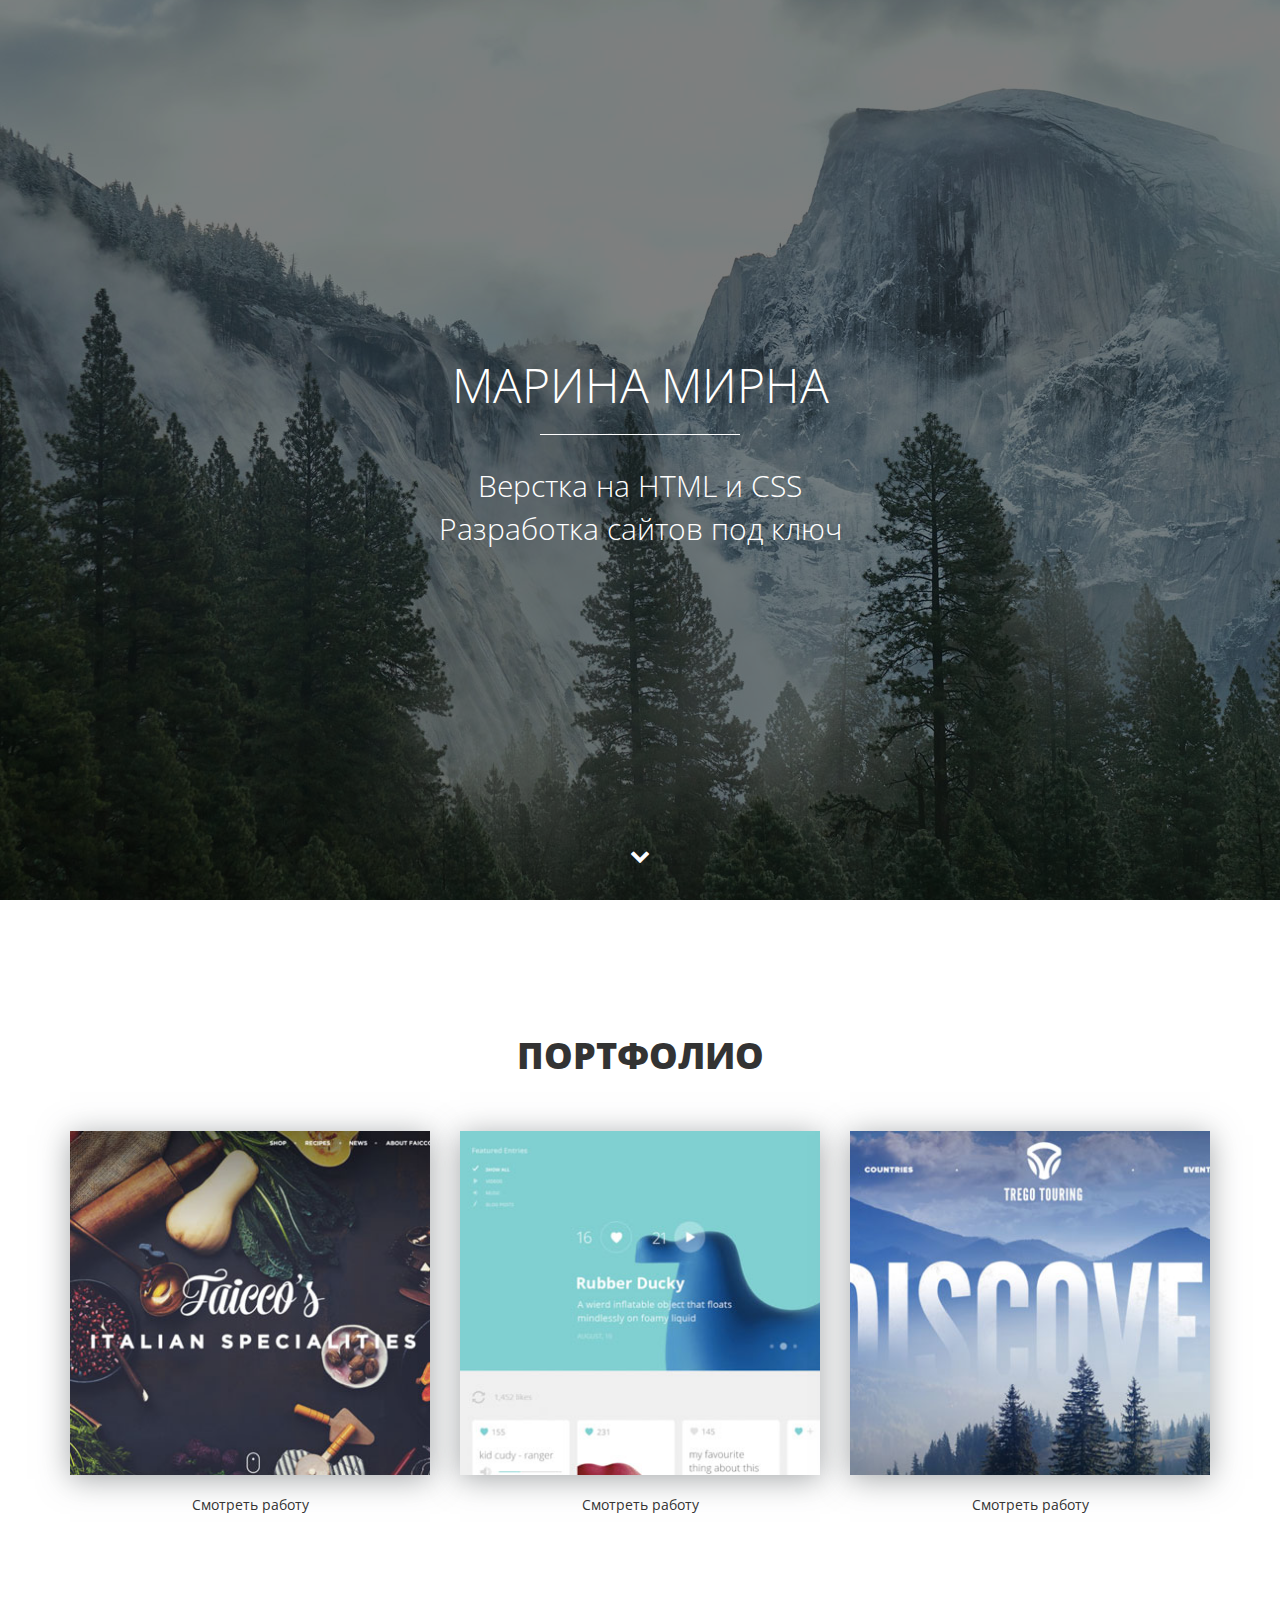
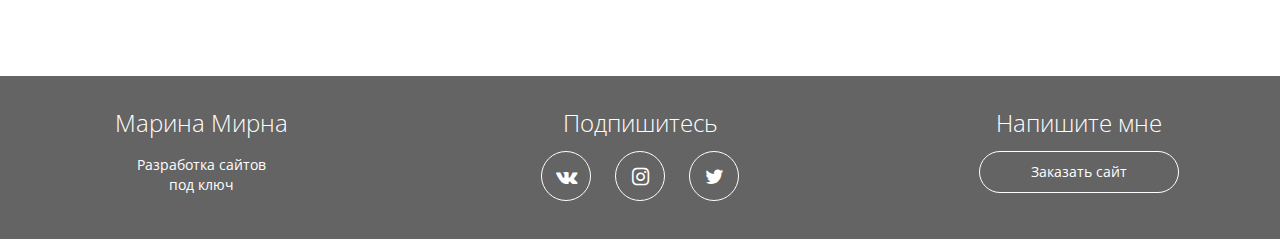
==== index.html @ 79afd137 "Загрузка сайта" ====
<!DOCTYPE html>
<html lang="ru">
  <head>
    <meta charset="utf-8">
    <meta http-equiv="X-UA-Compatible" content="IE=edge">
    <meta name="viewport" content="width=device-width, initial-scale=1">
		<!-- метатеги для соцсетей -->
    <meta property="og:url" content="">
    <meta property="og:type" content="website">
    <meta property="og:title" content="Артем Исламов - верстка сайтов на HTML и CSS">
    <meta property="og:image" content="">
    <meta property="og:description" content="Закажите разработку сайта без посредников от 5 990 рублей">
    <meta property="og:site_name" content="Портфолио верстальщика">
    <meta property="article:author" content="Артем Исламов">
		<!-- заголовок сайта -->
    <title>Марина Мирна - Портфолио</title>
		<link href="https://fonts.googleapis.com/css?family=Open+Sans:400,700&amp;subset=cyrillic" rel="stylesheet">
    <link href="css/bootstrap.min.css" rel="stylesheet">
    <link href="css/style.css" rel="stylesheet">
		<link rel="stylesheet" href="css/fontello.css">
		<link rel="stylesheet" href="css/fontello-embedded.css">
		<!-- фавиконка -->
    <link rel="shortcut icon" type="image/x-icon" href="favicon.ico">
    <!--[if lt IE 9]>
      <script src="https://oss.maxcdn.com/html5shiv/3.7.3/html5shiv.min.js"></script>
      <script src="https://oss.maxcdn.com/respond/1.4.2/respond.min.js"></script>
    <![endif]-->
  </head>
  <body>
	<div class="main">
		<div class="main-overlay"></div>
		<div class="main-wrapper">
			<div class="main-header">
				<h1>Марина Мирна</h1>
				<div class="main-line"></div>
				<p>Верстка на HTML и CSS <br> Разработка сайтов под ключ</p>
			</div>
		</div>
		<a href="" class="main-down"> <i class="icon-down"></i></a>
	</div>

	<!-- /секция с портфолио/ -->

	<div class="portfolio">
		<div class="container">
			<h2 class="section-header">Портфолио</h2>
			<div class="row">
				<div class="col-md-4">
					<div class="portfolio-block">
						<img src="img/portfolio/1.jpg" alt="Работа № 1">
						<a data-toggle="modal" data-work = 'work-1' href="#work">Смотреть работу</a>
					</div>
				</div>
				<div class="col-md-4">
					<div class="portfolio-block">
						<img src="img/portfolio/2.jpg" alt="Работа № 2">
						<a data-toggle="modal" data-work = 'work-2' href="#work">Смотреть работу</a>
					</div>
				</div>
				<div class="col-md-4">
					<div class="portfolio-block">
						<img src="img/portfolio/3.jpg" alt="Работа № 3">
						<a data-toggle="modal" data-work = 'work-3' href="#work">Смотреть работу</a>
					</div>
				</div>

			</div>
		</div>
	</div>

	<!-- /секция подвал/ -->

	<div class="footer">
		<div class="container">
			<div class="row">
				<div class="col-md-3">
					<strong>Марина Мирна</strong>
					<p>Разработка сайтов <br> под ключ</p>
				</div>
				<div class="col-md-6">
					<strong>Подпишитесь</strong>
					<div class="social-links">
						<a href="#"><i class="icon-vkontakte"></i></a>
						<a href="#"><i class="icon-instagram"></i></a>
						<a href="#"><i class="icon-twitter"></i></a>
					</div>
				</div>
				<div class="col-md-3"><strong>Напишите мне</strong>
					<a href="https://vk.com/lady.rainbow" class="offer-btn">Заказать сайт</a>
				</div>
			</div>
		</div>
	</div>


	<!-- Modal -->
	<div class="modal fade" id="work" role="dialog">
	  <div class="modal-dialog" role="document">
	    <div class="modal-content">
	      <div class="modal-header">
	        <button type="button" class="close" data-dismiss="modal" aria-label="Close"><span aria-hidden="true">&times;</span></button>
	        <h4 class="modal-title">Описание работы</h4>
	      </div>
	      <div class="modal-body">
					<!-- <div class="row">
						<div class="col-lg-5">
							<img src="img/portfolio/1.jpg" alt="Первая работа">
						</div>
						<div class="col-lg-7">
							<h4>Сайт для ресторана</h4>
							<p>Описание сайта</p>
							<a href="https://vk.com/lady.rainbow" class="modal-btn">Заказать такой сайт</a>
						</div>
					</div> -->
	      </div>
	    </div>
	  </div>
	</div>

	<!-- <div class="modal fade" id="work-2" role="dialog">
		<div class="modal-dialog" role="document">
			<div class="modal-content">
				<div class="modal-header">
					<button type="button" class="close" data-dismiss="modal" aria-label="Close"><span aria-hidden="true">&times;</span></button>
					<h4 class="modal-title">Работа №2</h4>
				</div>
				<div class="modal-body">
					<div class="row">
						<div class="col-lg-5">
							<img src="img/portfolio/2.jpg" alt="Вторая работа">
						</div>
						<div class="col-lg-7">
							<h4>Сайт для еще чего-то</h4>
							<p>Описание сайта</p>
							<a href="https://vk.com/lady.rainbow" class="modal-btn">Заказать такой сайт</a>
						</div>
					</div>
				</div>
			</div>
		</div>
	</div>

	<div class="modal fade" id="work-3" role="dialog">
		<div class="modal-dialog" role="document">
			<div class="modal-content">
				<div class="modal-header">
					<button type="button" class="close" data-dismiss="modal" aria-label="Close"><span aria-hidden="true">&times;</span></button>
					<h4 class="modal-title">Работа №3</h4>
				</div>
				<div class="modal-body">
					<div class="row">
						<div class="col-lg-5">
							<img src="img/portfolio/3.jpg" alt="Третья работа">
						</div>
						<div class="col-lg-7">
							<h4>Сайт для хухры-мухры</h4>
							<p>Описание сайта</p>
							<a href="https://vk.com/lady.rainbow" class="modal-btn">Заказать такой сайт</a>
						</div>
					</div>
				</div>
			</div>
		</div>
	</div> -->
    <!-- jQuery (necessary for Bootstrap's JavaScript plugins) -->
    <script src="https://ajax.googleapis.com/ajax/libs/jquery/1.12.4/jquery.min.js"></script>
		<script src="js/bootstrap.min.js"></script>
		<script>
			$(function () {
				var link = $('a[data-toggle="modal"]');
				link.on('click', function (event) {
					var work = $(this).attr('data-work');
					var modal = $('.modal');
					modal.find('.modal-body').load(work+'.html');
				});
			});
		</script>
  </body>
</html>
---- css/style.css ----
body {
	font-family: 'Open Sans', sans-serif;
}
html {
	font-size: 10px;
}
a:active, a:visited, a:focus {
	outline: none;
	text-decoration: none;
}
.main {
	position: relative;
	text-align: center;
	color: #fff;
	height: 100vh;
	display: table;
	width: 100%;
	background: #000 url(../img/main-bg_light.jpg) center center no-repeat;
}
.main-overlay {
	position: absolute;
	width: 100%;
	height: 100%;
	background-color: rgba(0, 0, 0, 0.5);
	z-index: 1;
}
.main h1 {
	margin-bottom: 1.4rem;
	font-weight: 300;
	text-transform: uppercase;
	font-size: 4.8rem;
}
.main p {
	font-weight: 300;
	font-size: 3rem;

}
.main-wrapper {
	display: table-cell;
	vertical-align: middle;
}
.main-header {
	position: relative;
	margin-left: auto;
	margin-right: auto;
	width: 100%;
	z-index: 2;
}
.main-line {
	height: 1px;
	width: 200px;
	background: #fff;
	margin: 0 auto;
}
.main-down {
	display: inline-block;
	position: absolute;
	color: #fff;
	bottom: 2rem;
	font-size: 2rem;
	width: 50px;
	height: 50px;
	border-radius: 50%;
	border: 1px solid transparent;
	line-height: 50px;
	left: 50%;
	margin-left: -25px;
	z-index: 4;
	transition: 0.2s;
}
.main-down:hover {
	color: #fff;
	border-color: #fff;
}
/*секция с портфолио*/
.portfolio {
	padding: 10rem 0px;
	text-align: center;
}
.section-header {
	text-transform: uppercase;
	font-weight: 800;
	font-size: 3.6rem;
	margin-bottom: 5rem;
}
.portfolio img {
	width: 100%;
	max-width: 360px;
	box-shadow: 0px 4px 29px 0px rgba( 87, 92, 97, 0.54 );
}
.portfolio a {
	display: block;
	margin: 2rem auto 6rem;
	color: #333;
	width: 17rem;
	border-bottom: 1px solid transparent;
}
.portfolio a:hover {
	text-decoration: none;
	border-bottom: 1px dotted #333;
}

/*секция подвал*/
.footer {
	background: #646464;
	text-align: center;
	color: #fff;
	padding: 3rem 0;
}
.footer strong {
	font-weight: 300;
	font-size: 2.4rem;
}
.social-links {
	margin-top: 1rem;
}
.social-links a {
	width: 5rem;
	height: 5rem;
	line-height: 5rem;
	display: inline-block;
	color: #fff;
	border: solid 1px #fff;
	border-radius: 50%;
	margin-left: 1rem;
	margin-right: 1rem;
	font-size: 2rem;
	-webkit-transition: 0.2s;
	-o-transition: 0.2s;
	transition: 0.2s;
}
.social-links a:hover {
	background-color: #fff;
	color: #646464;
}
.offer-btn {
	display: block;
	width: 80%;
	max-width: 200px;
	margin: 1rem auto;
	border: 1px solid #fff;
	padding-top: 1rem;
	padding-bottom: 1rem;
	color: #fff;
	border-radius: 100px;
	-webkit-transition: 0.2s;
	-o-transition: 0.2s;
	transition: 0.2s;
}
.offer-btn:hover {
	background-color: #fff;
	color: #646464;
	text-decoration: none;
}
.modal img {
	width: 100%;
}
.close {
	background-color: transparent;
	border: none;
	font-size: 2.5rem;
	position: absolute;
	right: 2rem;
	top: 1rem;
}
.modal-title {
	font-size: 2rem;
	font-weight: 800;
}
.modal-btn {
	display: inline-block;
	color: #333;
	border: 1px solid #333;
	padding: 10px 20px;
	border-radius: 5px;
}
.modal-btn:hover {
	background-color: #333;
	color: #fff;
	text-decoration: none;
}

@media (min-width: 0px) and (max-width: 767px) {
	html {
		font-size: 7px;
	}
	.footer strong {
		margin: 3rem 0 2rem;
		display: inline-block;
	}
	.social-links a {
		font-size: 1.5rem;
	}
}

@media (min-width: 768px) and (max-width: 991px) {
	.footer strong {
		margin: 3rem 0 2rem;
		display: inline-block;
	}
}
---- css/fontello.css ----
@font-face {
  font-family: 'fontello';
  src: url('../font/fontello.eot?80492930');
  src: url('../font/fontello.eot?80492930#iefix') format('embedded-opentype'),
       url('../font/fontello.woff2?80492930') format('woff2'),
       url('../font/fontello.woff?80492930') format('woff'),
       url('../font/fontello.ttf?80492930') format('truetype'),
       url('../font/fontello.svg?80492930#fontello') format('svg');
  font-weight: normal;
  font-style: normal;
}
/* Chrome hack: SVG is rendered more smooth in Windozze. 100% magic, uncomment if you need it. */
/* Note, that will break hinting! In other OS-es font will be not as sharp as it could be */
/*
@media screen and (-webkit-min-device-pixel-ratio:0) {
  @font-face {
    font-family: 'fontello';
    src: url('../font/fontello.svg?80492930#fontello') format('svg');
  }
}
*/
 
 [class^="icon-"]:before, [class*=" icon-"]:before {
  font-family: "fontello";
  font-style: normal;
  font-weight: normal;
  speak: none;
 
  display: inline-block;
  text-decoration: inherit;
  width: 1em;
  margin-right: .2em;
  text-align: center;
  /* opacity: .8; */
 
  /* For safety - reset parent styles, that can break glyph codes*/
  font-variant: normal;
  text-transform: none;
 
  /* fix buttons height, for twitter bootstrap */
  line-height: 1em;
 
  /* Animation center compensation - margins should be symmetric */
  /* remove if not needed */
  margin-left: .2em;
 
  /* you can be more comfortable with increased icons size */
  /* font-size: 120%; */
 
  /* Font smoothing. That was taken from TWBS */
  -webkit-font-smoothing: antialiased;
  -moz-osx-font-smoothing: grayscale;
 
  /* Uncomment for 3D effect */
  /* text-shadow: 1px 1px 1px rgba(127, 127, 127, 0.3); */
}
 
.icon-down:before { content: '\e800'; } /* '' */
.icon-twitter:before { content: '\f099'; } /* '' */
.icon-instagram:before { content: '\f16d'; } /* '' */
.icon-vkontakte:before { content: '\f189'; } /* '' */
---- css/fontello-embedded.css ----
@font-face {
  font-family: 'fontello';
  src: url('../font/fontello.eot?38717952');
  src: url('../font/fontello.eot?38717952#iefix') format('embedded-opentype'),
       url('../font/fontello.svg?38717952#fontello') format('svg');
  font-weight: normal;
  font-style: normal;
}
@font-face {
  font-family: 'fontello';
  src: url('[data-uri]') format('woff'),
       url('[data-uri]') format('truetype');
}
/* Chrome hack: SVG is rendered more smooth in Windozze. 100% magic, uncomment if you need it. */
/* Note, that will break hinting! In other OS-es font will be not as sharp as it could be */
/*
@media screen and (-webkit-min-device-pixel-ratio:0) {
  @font-face {
    font-family: 'fontello';
    src: url('../font/fontello.svg?38717952#fontello') format('svg');
  }
}
*/
 
 [class^="icon-"]:before, [class*=" icon-"]:before {
  font-family: "fontello";
  font-style: normal;
  font-weight: normal;
  speak: none;
 
  display: inline-block;
  text-decoration: inherit;
  width: 1em;
  margin-right: .2em;
  text-align: center;
  /* opacity: .8; */
 
  /* For safety - reset parent styles, that can break glyph codes*/
  font-variant: normal;
  text-transform: none;
     
  /* fix buttons height, for twitter bootstrap */
  line-height: 1em;
 
  /* Animation center compensation - margins should be symmetric */
  /* remove if not needed */
  margin-left: .2em;
 
  /* you can be more comfortable with increased icons size */
  /* font-size: 120%; */
 
  /* Uncomment for 3D effect */
  /* text-shadow: 1px 1px 1px rgba(127, 127, 127, 0.3); */
}
.icon-down:before { content: '\e800'; } /* '' */
.icon-twitter:before { content: '\f099'; } /* '' */
.icon-instagram:before { content: '\f16d'; } /* '' */
.icon-vkontakte:before { content: '\f189'; } /* '' */
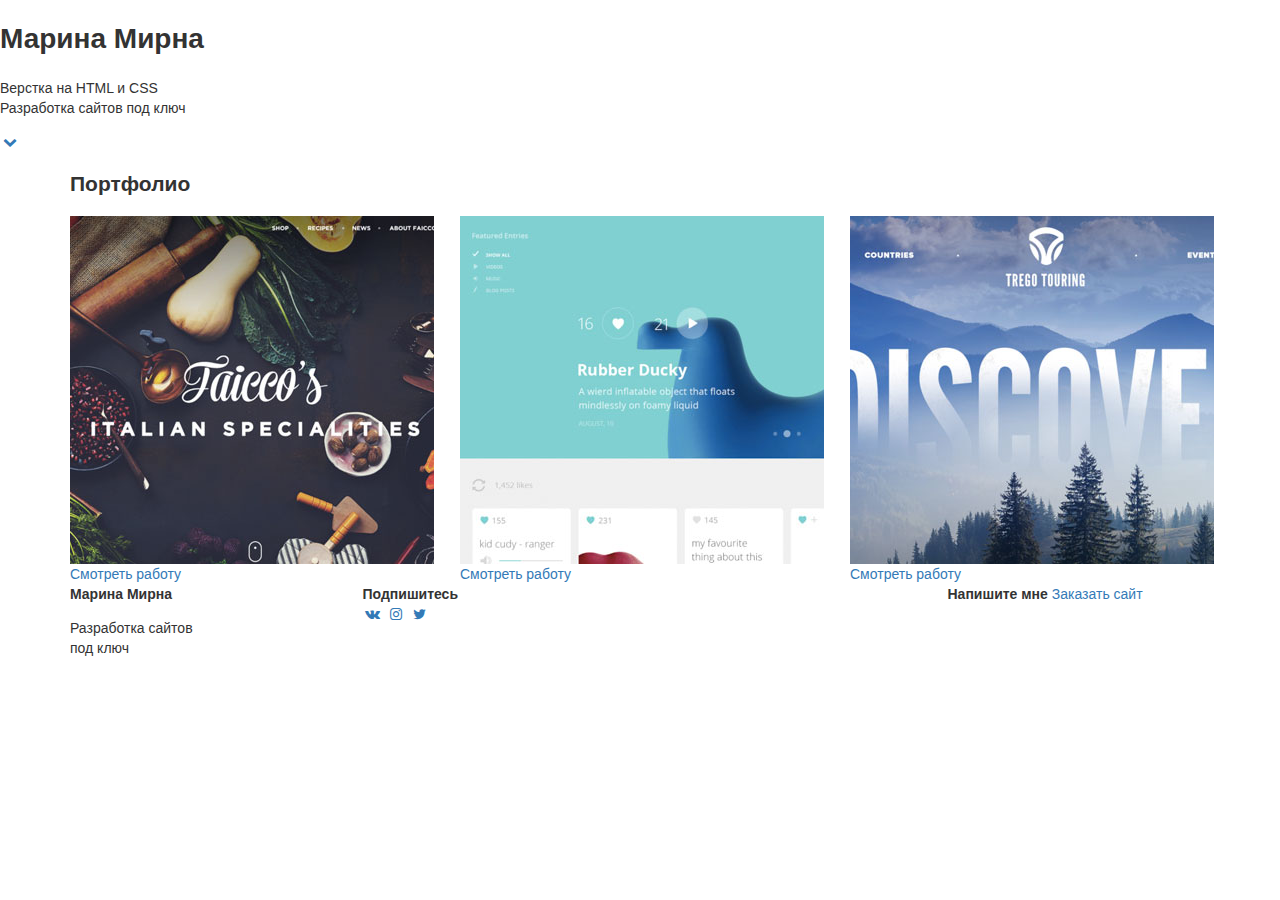
==== commit 9131a904: "Оптимизация сайта после проверки" ====
--- a/index.html
+++ b/index.html
@@ -16,7 +16,7 @@
     <title>Марина Мирна - Портфолио</title>
 		<link href="https://fonts.googleapis.com/css?family=Open+Sans:400,700&amp;subset=cyrillic" rel="stylesheet">
     <link href="css/bootstrap.min.css" rel="stylesheet">
-    <link href="css/style.css" rel="stylesheet">
+    <link href="css/style.min.css" rel="stylesheet">
 		<link rel="stylesheet" href="css/fontello.css">
 		<link rel="stylesheet" href="css/fontello-embedded.css">
 		<!-- фавиконка -->
@@ -36,12 +36,12 @@
 				<p>Верстка на HTML и CSS <br> Разработка сайтов под ключ</p>
 			</div>
 		</div>
-		<a href="" class="main-down"> <i class="icon-down"></i></a>
+		<a href="#portfolio" class="main-down slowly"> <i class="icon-down"></i></a>
 	</div>
 
 	<!-- /секция с портфолио/ -->
 
-	<div class="portfolio">
+	<div class="portfolio" id = "portfolio">
 		<div class="container">
 			<h2 class="section-header">Портфолио</h2>
 			<div class="row">
@@ -175,5 +175,16 @@
 				});
 			});
 		</script>
+
+		<script>
+			$(document).ready(function () {
+				$('.slowly').on('click', function (event) {
+					event.preventDefault();
+					var id =$(this).attr('href'),
+					top = $(id).offset().top;
+					$('body, html').animate({scrollTop: top}, 800);
+				})
+			});
+		</script>
   </body>
 </html>
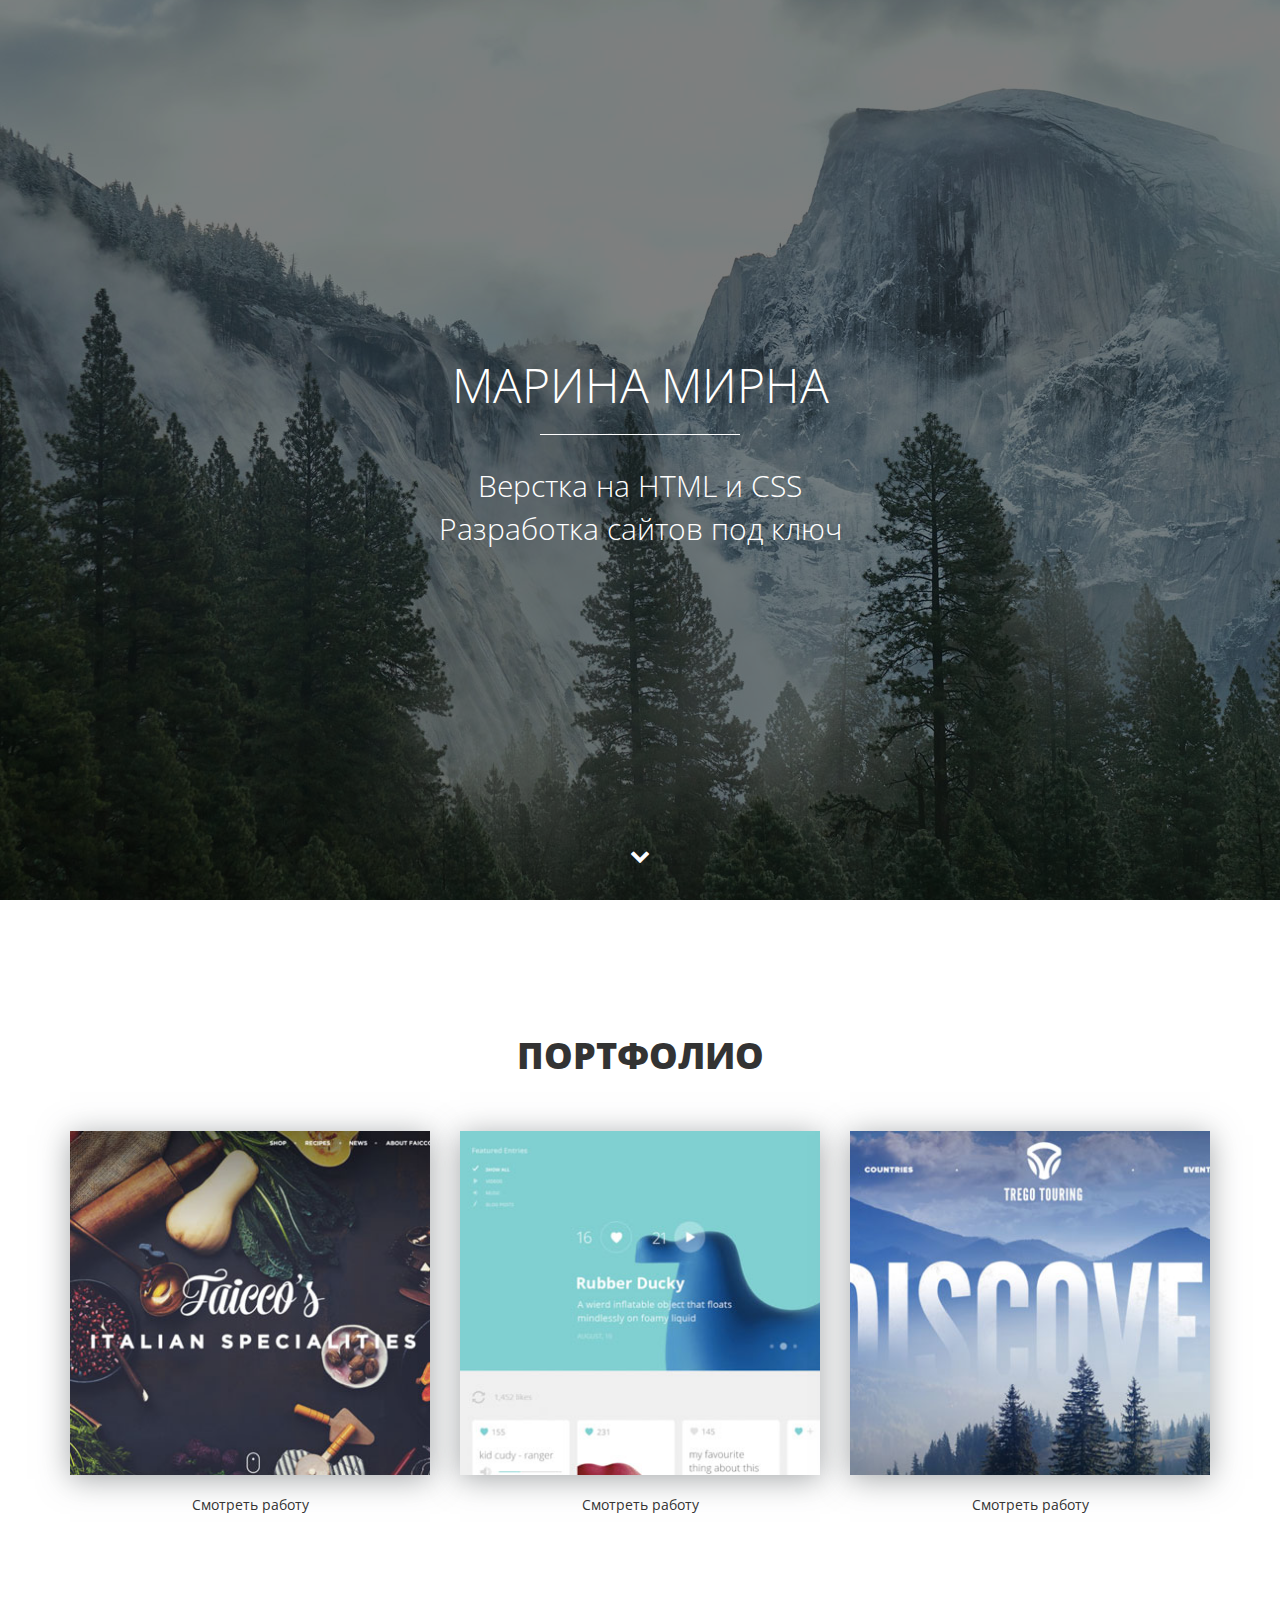
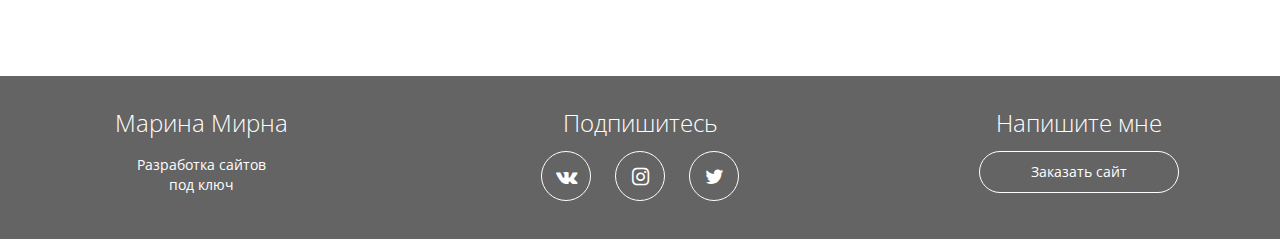
==== commit 48ec9763: "Правка титула" ====
--- a/index.html
+++ b/index.html
@@ -7,11 +7,11 @@
 		<!-- метатеги для соцсетей -->
     <meta property="og:url" content="">
     <meta property="og:type" content="website">
-    <meta property="og:title" content="Артем Исламов - верстка сайтов на HTML и CSS">
+    <meta property="og:title" content="Марина Мирна - верстка сайтов на HTML и CSS">
     <meta property="og:image" content="">
     <meta property="og:description" content="Закажите разработку сайта без посредников от 5 990 рублей">
     <meta property="og:site_name" content="Портфолио верстальщика">
-    <meta property="article:author" content="Артем Исламов">
+    <meta property="article:author" content="Марина Мирна">
 		<!-- заголовок сайта -->
     <title>Марина Мирна - Портфолио</title>
 		<link href="https://fonts.googleapis.com/css?family=Open+Sans:400,700&amp;subset=cyrillic" rel="stylesheet">
--- a/css/style.min.css
+++ b/css/style.min.css
@@ -0,0 +1,35 @@
+body{font-family:'Open Sans', sans-serif;}
+html{font-size:10px;}
+a:active, a:visited, a:focus{outline:none;text-decoration:none;}
+.main{position:relative;text-align:center;color:#fff;height:100vh;display:table;width:100%;background:#000 url(../img/main-bg_light.jpg) center center no-repeat;}
+.main-overlay{position:absolute;width:100%;height:100%;background-color:rgba(0, 0, 0, 0.5);z-index:1;}
+.main h1{margin-bottom:1.4rem;font-weight:300;text-transform:uppercase;font-size:4.8rem;}
+.main p{font-weight:300;font-size:3rem;}
+.main-wrapper{display:table-cell;vertical-align:middle;}
+.main-header{position:relative;margin-left:auto;margin-right:auto;width:100%;z-index:2;}
+.main-line{height:1px;width:200px;background:#fff;margin:0 auto;}
+.main-down{display:inline-block;position:absolute;color:#fff;bottom:2rem;font-size:2rem;width:50px;height:50px;border-radius:50%;border:1px solid transparent;line-height:50px;left:50%;margin-left:-25px;z-index:4;transition:0.2s;}
+.main-down:hover{color:#fff;border-color:#fff;}
+.portfolio{padding:10rem 0px;text-align:center;}
+.section-header{text-transform:uppercase;font-weight:800;font-size:3.6rem;margin-bottom:5rem;}
+.portfolio img{width:100%;max-width:360px;box-shadow:0px 4px 29px 0px rgba(87, 92, 97, 0.54);}
+.portfolio a{display:block;margin:2rem auto 6rem;color:#333;width:17rem;border-bottom:1px solid transparent;}
+.portfolio a:hover{text-decoration:none;border-bottom:1px dotted #333;}
+.footer{background:#646464;text-align:center;color:#fff;padding:3rem 0;}
+.footer strong{font-weight:300;font-size:2.4rem;}
+.social-links{margin-top:1rem;}
+.social-links a{width:5rem;height:5rem;line-height:5rem;display:inline-block;color:#fff;border:solid 1px #fff;border-radius:50%;margin-left:1rem;margin-right:1rem;font-size:2rem;-webkit-transition:0.2s;-o-transition:0.2s;transition:0.2s;}
+.social-links a:hover{background-color:#fff;color:#646464;}
+.offer-btn{display:block;width:80%;max-width:200px;margin:1rem auto;border:1px solid #fff;padding-top:1rem;padding-bottom:1rem;color:#fff;border-radius:100px;-webkit-transition:0.2s;-o-transition:0.2s;transition:0.2s;}
+.offer-btn:hover{background-color:#fff;color:#646464;text-decoration:none;}
+.modal img{width:100%;}
+.close{background-color:transparent;border:none;font-size:2.5rem;position:absolute;right:2rem;top:1rem;}
+.modal-title{font-size:2rem;font-weight:800;}
+.modal-btn{display:inline-block;color:#333;border:1px solid #333;padding:10px 20px;border-radius:5px;}
+.modal-btn:hover{background-color:#333;color:#fff;text-decoration:none;}
+@media (min-width:0px) and (max-width:767px){html{font-size:7px;}
+.footer strong{margin:3rem 0 2rem;display:inline-block;}
+.social-links a{font-size:1.5rem;}
+}
+@media (min-width:768px) and (max-width:991px){.footer strong{margin:3rem 0 2rem;display:inline-block;}
+}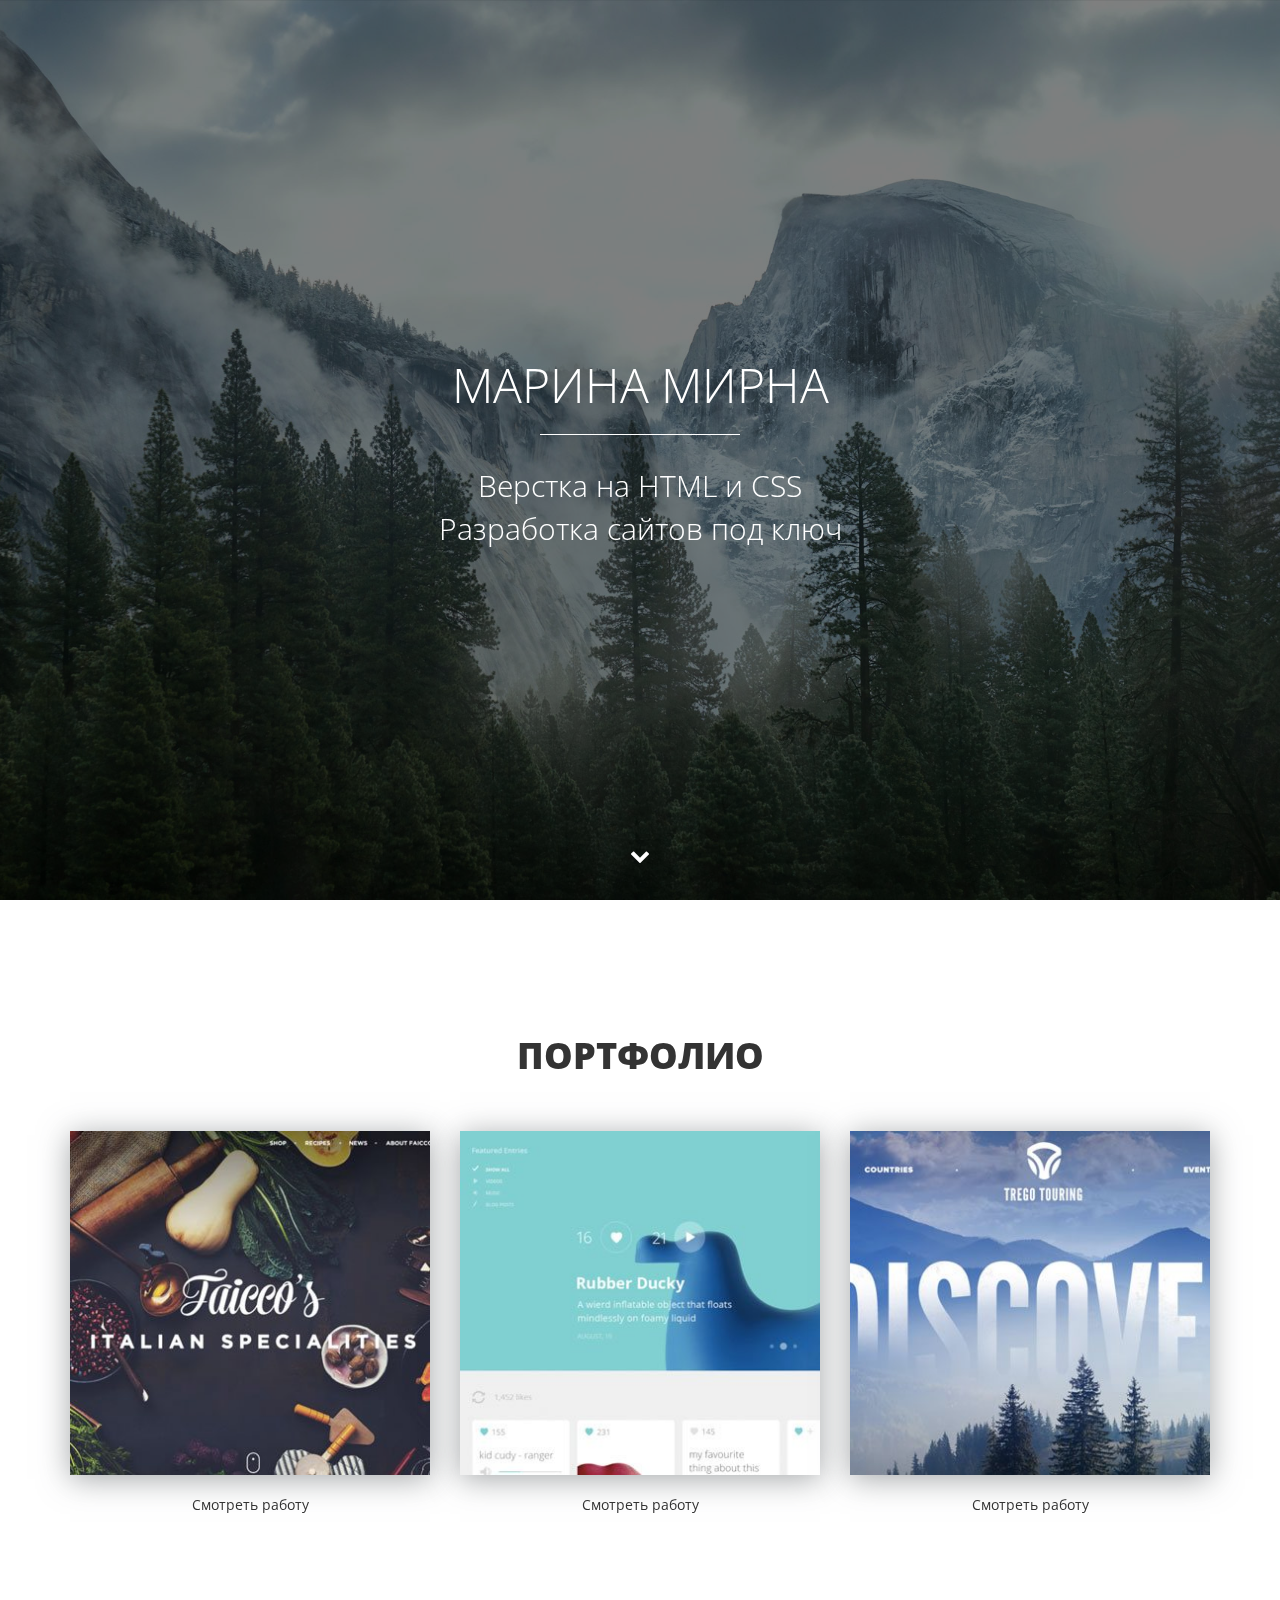
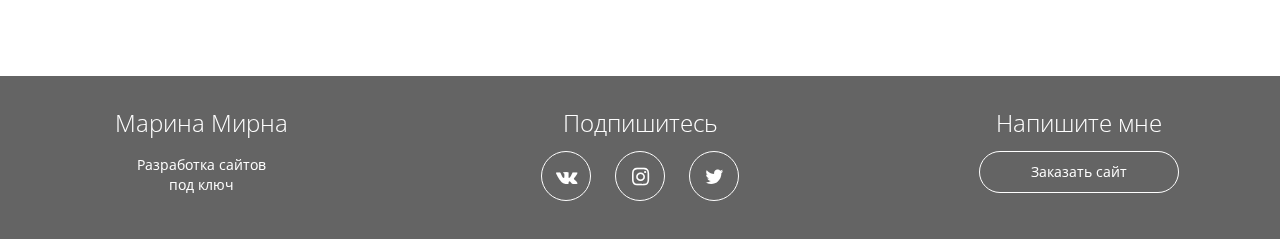
==== commit a4144cbf: "Модальное окно" ====
--- a/index.html
+++ b/index.html
@@ -16,7 +16,7 @@
     <title>Марина Мирна - Портфолио</title>
 		<link href="https://fonts.googleapis.com/css?family=Open+Sans:400,700&amp;subset=cyrillic" rel="stylesheet">
     <link href="css/bootstrap.min.css" rel="stylesheet">
-    <link href="css/style.min.css" rel="stylesheet">
+    <link href="css/style.css" rel="stylesheet">
 		<link rel="stylesheet" href="css/fontello.css">
 		<link rel="stylesheet" href="css/fontello-embedded.css">
 		<!-- фавиконка -->
@@ -27,7 +27,7 @@
     <![endif]-->
   </head>
   <body>
-	<div class="main">
+	<div class="main parallax-window" data-parallax="scroll" data-image-src="img/main-bg_light.jpg">
 		<div class="main-overlay"></div>
 		<div class="main-wrapper">
 			<div class="main-header">
@@ -60,7 +60,7 @@
 				<div class="col-md-4">
 					<div class="portfolio-block">
 						<img src="img/portfolio/3.jpg" alt="Работа № 3">
-						<a data-toggle="modal" data-work = 'work-3' href="#work">Смотреть работу</a>
+						<a class="link  cd-modal-trigger" data-work = 'work-3' href="#0">Смотреть работу</a>
 					</div>
 				</div>
 
@@ -92,6 +92,17 @@
 		</div>
 	</div>
 
+	<div class="cd-modal">
+		<div class="modal-content">
+
+		</div> <!-- .modal-content -->
+
+		<a href="#0" class="modal-close">Close</a>
+	</div> <!-- .cd-modal -->
+
+	<div class="cd-transition-layer">
+		<div class="bg-layer"></div>
+	</div> <!-- .cd-transition-layer -->
 
 	<!-- Modal -->
 	<div class="modal fade" id="work" role="dialog">
@@ -164,14 +175,16 @@
 	</div> -->
     <!-- jQuery (necessary for Bootstrap's JavaScript plugins) -->
     <script src="https://ajax.googleapis.com/ajax/libs/jquery/1.12.4/jquery.min.js"></script>
-		<script src="js/bootstrap.min.js"></script>
+		<!-- <script src="js/bootstrap.min.js"></script> -->
+		<script src="js/main.js"></script> <!-- Resource jQuery -->
+		<!-- подключение параллакса -->
+		<script src="js/parallax.min.js"></script>
 		<script>
 			$(function () {
-				var link = $('a[data-toggle="modal"]');
+				var link = $('.cd-modal-trigger');
 				link.on('click', function (event) {
 					var work = $(this).attr('data-work');
-					var modal = $('.modal');
-					modal.find('.modal-body').load(work+'.html');
+					$('.modal-content').load(work+'.html');
 				});
 			});
 		</script>
@@ -186,5 +199,8 @@
 				})
 			});
 		</script>
+
+
+
   </body>
 </html>
--- a/css/style.css
+++ b/css/style.css
@@ -0,0 +1,460 @@
+body {
+	font-family: 'Open Sans', sans-serif;
+}
+html {
+	font-size: 10px;
+}
+a:active, a:visited, a:focus {
+	outline: none;
+	text-decoration: none;
+}
+.main {
+	position: relative;
+	text-align: center;
+	color: #fff;
+	height: 100vh;
+	display: table;
+	width: 100%;
+	/*background: #000 url(../img/main-bg_light.jpg) center center no-repeat;*/
+}
+.main-overlay {
+	position: absolute;
+	width: 100%;
+	height: 100%;
+	background-color: rgba(0, 0, 0, 0.5);
+	z-index: 1;
+}
+.main h1 {
+	margin-bottom: 1.4rem;
+	font-weight: 300;
+	text-transform: uppercase;
+	font-size: 4.8rem;
+}
+.main p {
+	font-weight: 300;
+	font-size: 3rem;
+
+}
+.main-wrapper {
+	display: table-cell;
+	vertical-align: middle;
+}
+.main-header {
+	position: relative;
+	margin-left: auto;
+	margin-right: auto;
+	width: 100%;
+	z-index: 2;
+}
+.main-line {
+	height: 1px;
+	width: 200px;
+	background: #fff;
+	margin: 0 auto;
+}
+.main-down {
+	display: inline-block;
+	position: absolute;
+	color: #fff;
+	bottom: 2rem;
+	font-size: 2rem;
+	width: 50px;
+	height: 50px;
+	border-radius: 50%;
+	border: 1px solid transparent;
+	line-height: 50px;
+	left: 50%;
+	margin-left: -25px;
+	z-index: 4;
+	transition: 0.2s;
+}
+.main-down:hover {
+	color: #fff;
+	border-color: #fff;
+}
+/*секция с портфолио*/
+.portfolio {
+	padding: 10rem 0px;
+	text-align: center;
+}
+.section-header {
+	text-transform: uppercase;
+	font-weight: 800;
+	font-size: 3.6rem;
+	margin-bottom: 5rem;
+}
+.portfolio img {
+	width: 100%;
+	max-width: 360px;
+	box-shadow: 0px 4px 29px 0px rgba( 87, 92, 97, 0.54 );
+}
+.portfolio a {
+	display: block;
+	margin: 2rem auto 6rem;
+	color: #333;
+	width: 17rem;
+	border-bottom: 1px solid transparent;
+}
+.portfolio a:hover {
+	text-decoration: none;
+	border-bottom: 1px dotted #333;
+}
+
+/*секция подвал*/
+.footer {
+	background: #646464;
+	text-align: center;
+	color: #fff;
+	padding: 3rem 0;
+}
+.footer strong {
+	font-weight: 300;
+	font-size: 2.4rem;
+}
+.social-links {
+	margin-top: 1rem;
+}
+.social-links a {
+	width: 5rem;
+	height: 5rem;
+	line-height: 5rem;
+	display: inline-block;
+	color: #fff;
+	border: solid 1px #fff;
+	border-radius: 50%;
+	margin-left: 1rem;
+	margin-right: 1rem;
+	font-size: 2rem;
+	-webkit-transition: 0.2s;
+	-o-transition: 0.2s;
+	transition: 0.2s;
+}
+.social-links a:hover {
+	background-color: #fff;
+	color: #646464;
+}
+.offer-btn {
+	display: block;
+	width: 80%;
+	max-width: 200px;
+	margin: 1rem auto;
+	border: 1px solid #fff;
+	padding-top: 1rem;
+	padding-bottom: 1rem;
+	color: #fff;
+	border-radius: 100px;
+	-webkit-transition: 0.2s;
+	-o-transition: 0.2s;
+	transition: 0.2s;
+}
+.offer-btn:hover {
+	background-color: #fff;
+	color: #646464;
+	text-decoration: none;
+}
+.modal img {
+	width: 100%;
+}
+.close {
+	background-color: transparent;
+	border: none;
+	font-size: 2.5rem;
+	position: absolute;
+	right: 2rem;
+	top: 1rem;
+}
+.modal-title {
+	font-size: 2rem;
+	font-weight: 800;
+}
+.modal-btn {
+	display: inline-block;
+	color: #333;
+	border: 1px solid #333;
+	padding: 10px 20px;
+	border-radius: 5px;
+}
+.modal-btn:hover {
+	background-color: #333;
+	color: #fff;
+	text-decoration: none;
+}
+
+@media (min-width: 0px) and (max-width: 767px) {
+	html {
+		font-size: 7px;
+	}
+	.footer strong {
+		margin: 3rem 0 2rem;
+		display: inline-block;
+	}
+	.social-links a {
+		font-size: 1.5rem;
+	}
+}
+
+@media (min-width: 768px) and (max-width: 991px) {
+	.footer strong {
+		margin: 3rem 0 2rem;
+		display: inline-block;
+	}
+}
+/* --------------------------------
+
+Оформление модального окна
+
+-------------------------------- */
+.cd-main-content {
+  position: relative;
+  z-index: 1;
+  width: 100%;
+  height: 100vh;
+  /* vertically align its content */
+  display: table;
+  background-color: #e4dcca;
+}
+.cd-main-content .center {
+  /* vertically align inside parent element */
+  display: table-cell;
+  vertical-align: middle;
+  text-align: center;
+}
+
+/* --------------------------------
+
+Modal window
+
+-------------------------------- */
+.cd-modal {
+  position: fixed;
+  top: 0;
+  left: 0;
+  z-index: 3;
+  height: 100%;
+  width: 100%;
+  overflow: hidden;
+  background-size: cover;
+  opacity: 0;
+  visibility: hidden;
+  -webkit-transition: opacity 0.3s 0s, visibility 0s 0.3s;
+  -moz-transition: opacity 0.3s 0s, visibility 0s 0.3s;
+  transition: opacity 0.3s 0s, visibility 0s 0.3s;
+}
+.modal-content {
+	background: #402f44 url(../img/modal-bg.jpg) no-repeat center center;
+}
+.cd-modal .modal-content {
+  height: 100%;
+  overflow-y: auto;
+  padding: 3em 5%;
+  color: #e4dcca;
+  -webkit-font-smoothing: antialiased;
+  -moz-osx-font-smoothing: grayscale;
+}
+.cd-modal h1 {
+  text-align: center;
+}
+.cd-modal h1::after {
+  /* ink/brush separation */
+  content: '';
+  display: block;
+  width: 130px;
+  height: 18px;
+  background: url(../img/ink-separation.svg) no-repeat center center;
+  margin: .2em auto 0;
+}
+.cd-modal p {
+  line-height: 1.6;
+  margin: 2em auto;
+  max-width: 800px;
+}
+.cd-modal .modal-close {
+  /* 'X' icon */
+  position: absolute;
+  z-index: 1;
+  top: 20px;
+  right: 5%;
+  height: 45px;
+  width: 45px;
+  border-radius: 50%;
+  background: rgba(0, 0, 0, 0.3) url(../img/cd-icon-close.svg) no-repeat center center;
+  /* image replacement */
+  overflow: hidden;
+  text-indent: 100%;
+  white-space: nowrap;
+  visibility: hidden;
+  opacity: 0;
+  -webkit-transform: scale(0);
+  -moz-transform: scale(0);
+  -ms-transform: scale(0);
+  -o-transform: scale(0);
+  transform: scale(0);
+  -webkit-transition: -webkit-transform 0.3s 0s, visibility 0s 0.3s, opacity 0.3s 0s;
+  -moz-transition: -moz-transform 0.3s 0s, visibility 0s 0.3s, opacity 0.3s 0s;
+  transition: transform 0.3s 0s, visibility 0s 0.3s, opacity 0.3s 0s;
+}
+.no-touch .cd-modal .modal-close:hover {
+  background-color: rgba(0, 0, 0, 0.5);
+}
+.cd-modal.visible {
+  opacity: 1;
+  visibility: visible;
+  -webkit-transition: opacity 0.7s, visibility 0s;
+  -moz-transition: opacity 0.7s, visibility 0s;
+  transition: opacity 0.7s, visibility 0s;
+}
+.cd-modal.visible .modal-content {
+  /* this fixes the buggy scrolling on webkit browsers - mobile devices only - when overflow property is applied */
+  -webkit-overflow-scrolling: touch;
+}
+.cd-modal.visible .modal-close {
+  visibility: visible;
+  opacity: 1;
+  -webkit-transition: -webkit-transform 0.3s 0s, visibility 0s 0s, opacity 0.3s 0s;
+  -moz-transition: -moz-transform 0.3s 0s, visibility 0s 0s, opacity 0.3s 0s;
+  transition: transform 0.3s 0s, visibility 0s 0s, opacity 0.3s 0s;
+  -webkit-transform: scale(1);
+  -moz-transform: scale(1);
+  -ms-transform: scale(1);
+  -o-transform: scale(1);
+  transform: scale(1);
+}
+@media only screen and (min-width: 1100px) {
+  .cd-modal .modal-content {
+    padding: 6em 5%;
+  }
+  .cd-modal .modal-close {
+    height: 60px;
+    width: 60px;
+  }
+  .cd-modal p {
+    font-size: 2rem;
+  }
+}
+
+/* --------------------------------
+
+Transition Layer
+
+-------------------------------- */
+.cd-transition-layer {
+  position: fixed;
+  top: 0;
+  left: 0;
+  z-index: 2;
+  height: 100%;
+  width: 100%;
+  opacity: 0;
+  visibility: hidden;
+  overflow: hidden;
+}
+.cd-transition-layer .bg-layer {
+  position: absolute;
+  left: 50%;
+  top: 50%;
+  -webkit-transform: translateY(-50%) translateX(-2%);
+  -moz-transform: translateY(-50%) translateX(-2%);
+  -ms-transform: translateY(-50%) translateX(-2%);
+  -o-transform: translateY(-50%) translateX(-2%);
+  transform: translateY(-50%) translateX(-2%);
+  /* its dimentions will be overwritten using jQuery to proportionally fit the viewport */
+  height: 100%;
+  /* our sprite is composed of 25 frames */
+  width: 2500%;
+  background: url(../img/ink.png) no-repeat 0 0;
+  background-size: 100% 100%;
+}
+.cd-transition-layer.visible {
+  opacity: 1;
+  visibility: visible;
+}
+.cd-transition-layer.opening .bg-layer {
+  -webkit-animation: cd-sequence 0.8s steps(24);
+  -moz-animation: cd-sequence 0.8s steps(24);
+  animation: cd-sequence 0.8s steps(24);
+  -webkit-animation-fill-mode: forwards;
+  -moz-animation-fill-mode: forwards;
+  animation-fill-mode: forwards;
+}
+.cd-transition-layer.closing .bg-layer {
+  -webkit-animation: cd-sequence-reverse 0.8s steps(24);
+  -moz-animation: cd-sequence-reverse 0.8s steps(24);
+  animation: cd-sequence-reverse 0.8s steps(24);
+  -webkit-animation-fill-mode: forwards;
+  -moz-animation-fill-mode: forwards;
+  animation-fill-mode: forwards;
+}
+.no-cssanimations .cd-transition-layer {
+  display: none;
+}
+
+@-webkit-keyframes cd-sequence {
+  0% {
+    /* translateX(-2%) is used to horizontally center the first frame inside the viewport */
+    -webkit-transform: translateY(-50%) translateX(-2%);
+  }
+  100% {
+    /* translateX(-98%) (2% + 96) is used to horizontally center the last frame inside the viewport  */
+    -webkit-transform: translateY(-50%) translateX(-98%);
+  }
+}
+@-moz-keyframes cd-sequence {
+  0% {
+    /* translateX(-2%) is used to horizontally center the first frame inside the viewport */
+    -moz-transform: translateY(-50%) translateX(-2%);
+  }
+  100% {
+    /* translateX(-98%) (2% + 96) is used to horizontally center the last frame inside the viewport  */
+    -moz-transform: translateY(-50%) translateX(-98%);
+  }
+}
+@keyframes cd-sequence {
+  0% {
+    /* translateX(-2%) is used to horizontally center the first frame inside the viewport */
+    -webkit-transform: translateY(-50%) translateX(-2%);
+    -moz-transform: translateY(-50%) translateX(-2%);
+    -ms-transform: translateY(-50%) translateX(-2%);
+    -o-transform: translateY(-50%) translateX(-2%);
+    transform: translateY(-50%) translateX(-2%);
+  }
+  100% {
+    /* translateX(-98%) (2% + 96) is used to horizontally center the last frame inside the viewport  */
+    -webkit-transform: translateY(-50%) translateX(-98%);
+    -moz-transform: translateY(-50%) translateX(-98%);
+    -ms-transform: translateY(-50%) translateX(-98%);
+    -o-transform: translateY(-50%) translateX(-98%);
+    transform: translateY(-50%) translateX(-98%);
+  }
+}
+@-webkit-keyframes cd-sequence-reverse {
+  0% {
+    -webkit-transform: translateY(-50%) translateX(-98%);
+  }
+  100% {
+    -webkit-transform: translateY(-50%) translateX(-2%);
+  }
+}
+@-moz-keyframes cd-sequence-reverse {
+  0% {
+    -moz-transform: translateY(-50%) translateX(-98%);
+  }
+  100% {
+    -moz-transform: translateY(-50%) translateX(-2%);
+  }
+}
+@keyframes cd-sequence-reverse {
+  0% {
+    -webkit-transform: translateY(-50%) translateX(-98%);
+    -moz-transform: translateY(-50%) translateX(-98%);
+    -ms-transform: translateY(-50%) translateX(-98%);
+    -o-transform: translateY(-50%) translateX(-98%);
+    transform: translateY(-50%) translateX(-98%);
+  }
+  100% {
+    -webkit-transform: translateY(-50%) translateX(-2%);
+    -moz-transform: translateY(-50%) translateX(-2%);
+    -ms-transform: translateY(-50%) translateX(-2%);
+    -o-transform: translateY(-50%) translateX(-2%);
+    transform: translateY(-50%) translateX(-2%);
+  }
+}
